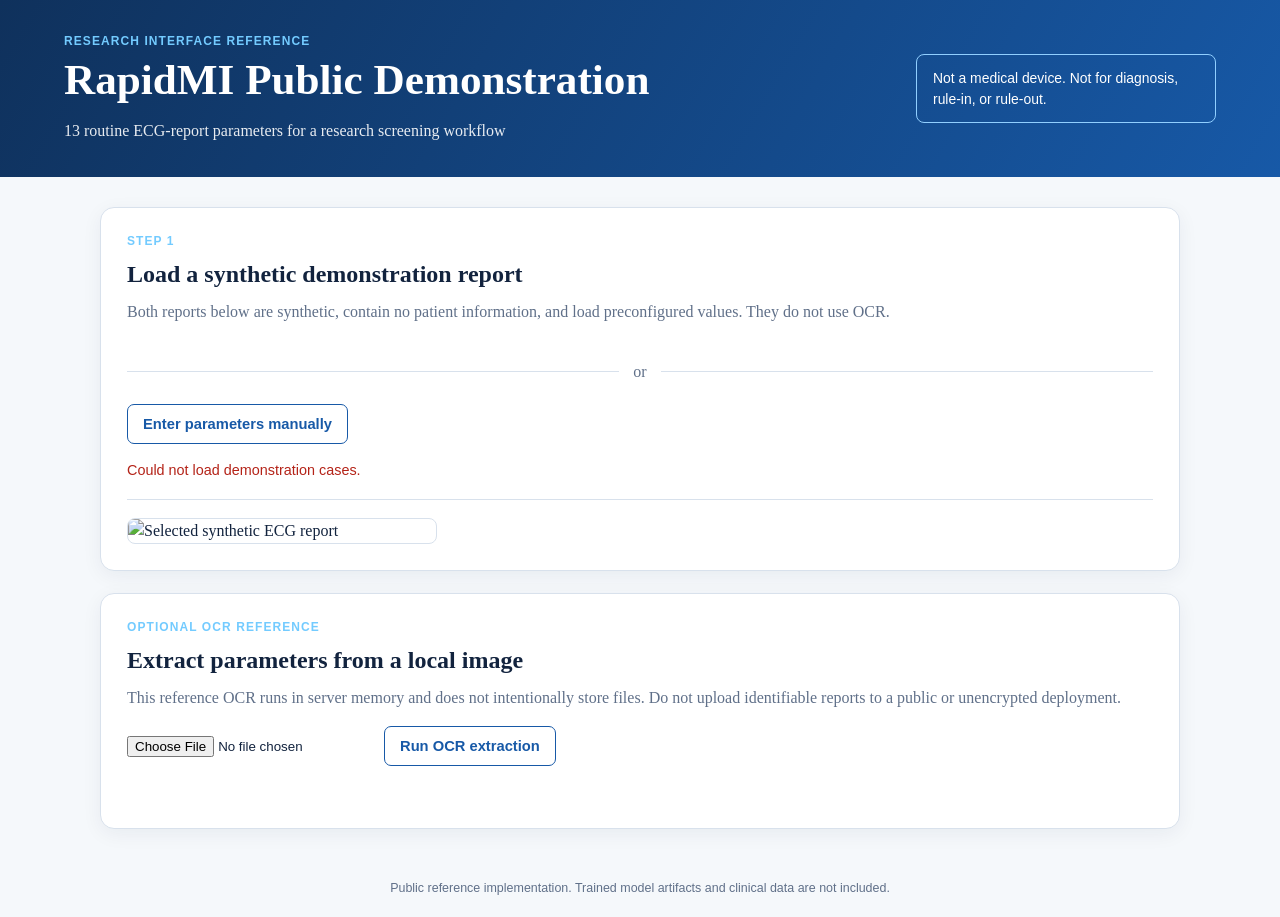
==== templates/index.html @ cfe9079b "Initial public RapidMI research demonstration" ====
<!doctype html>
<html lang="en">
<head>
  <meta charset="utf-8">
  <meta name="viewport" content="width=device-width, initial-scale=1">
  <title>RapidMI Public Research Demo</title>
  <link rel="stylesheet" href="/static/style.css">
</head>
<body>
  <header class="site-header">
    <div>
      <p class="eyebrow">RESEARCH INTERFACE REFERENCE</p>
      <h1>RapidMI Public Demonstration</h1>
      <p class="subtitle">13 routine ECG-report parameters for a research screening workflow</p>
    </div>
    <p class="warning">Not a medical device. Not for diagnosis, rule-in, or rule-out.</p>
  </header>

  <main>
    <section class="panel">
      <p class="step">Step 1</p>
      <h2>Load a synthetic demonstration report</h2>
      <p class="intro">Both reports below are synthetic, contain no patient information, and load preconfigured values. They do not use OCR.</p>
      <div class="case-grid" id="case-grid"></div>
      <div class="or-divider"><span>or</span></div>
      <button class="secondary-button" id="manual-entry">Enter parameters manually</button>
      <p class="status" id="status" aria-live="polite"></p>
      <div class="preview" id="preview" hidden>
        <img id="preview-image" alt="Selected synthetic ECG report">
        <div id="preview-copy"></div>
      </div>
    </section>

    <section class="panel" id="ocr-panel">
      <p class="step">Optional OCR reference</p>
      <h2>Extract parameters from a local image</h2>
      <p class="intro">This reference OCR runs in server memory and does not intentionally store files. Do not upload identifiable reports to a public or unencrypted deployment.</p>
      <form id="ocr-form">
        <input id="ocr-file" name="image" type="file" accept="image/png,image/jpeg,image/tiff,image/bmp">
        <button class="secondary-button" type="submit">Run OCR extraction</button>
      </form>
      <p class="status" id="ocr-status" aria-live="polite"></p>
    </section>

    <section class="panel" id="parameter-panel" hidden>
      <p class="step">Step 2</p>
      <h2>Verify and edit parameters</h2>
      <p class="intro">OCR values and manual values require source-report review before any research interpretation.</p>
      <form id="parameter-form" class="parameter-grid"></form>
      <div class="actions">
        <button class="primary-button" id="predict-button" type="button">Run research screening workflow</button>
        <button class="secondary-button" id="clear-button" type="button">Clear values</button>
      </div>
    </section>

    <section class="panel result-panel" id="result-panel" hidden>
      <p class="step">Step 3</p>
      <h2>Research workflow output</h2>
      <div id="result"></div>
    </section>
  </main>

  <footer>Public reference implementation. Trained model artifacts and clinical data are not included.</footer>
  <script src="/static/app.js"></script>
</body>
</html>
---- static/style.css ----
:root {
  --ink: #12233e;
  --muted: #607089;
  --blue: #1759a7;
  --line: #d8e1ec;
  --paper: #f5f8fb;
  --red: #b42318;
  --green: #087443;
}

* { box-sizing: border-box; }
body { margin: 0; color: var(--ink); background: var(--paper); font: 16px/1.5 Georgia, "Times New Roman", serif; }
.site-header { display: flex; justify-content: space-between; gap: 28px; padding: 34px max(5vw, 28px); color: #fff; background: linear-gradient(120deg, #0f315c, #1759a7); }
.eyebrow, .step { margin: 0; color: #73cbff; font: 700 12px/1.2 Arial, sans-serif; letter-spacing: .09em; text-transform: uppercase; }
h1, h2, h3, p { margin-top: 0; }
h1 { margin-bottom: 6px; font-size: clamp(1.8rem, 4vw, 2.7rem); }
.subtitle { margin-bottom: 0; opacity: .9; }
.warning { max-width: 300px; margin: 0; padding: 13px 16px; align-self: center; border: 1px solid #91cfff; border-radius: 8px; font-family: Arial, sans-serif; font-size: .87rem; }
main { width: min(1080px, calc(100% - 36px)); margin: 30px auto; }
.panel { margin-bottom: 22px; padding: 26px; background: #fff; border: 1px solid var(--line); border-radius: 14px; box-shadow: 0 5px 20px rgba(18, 35, 62, .06); }
.panel h2 { margin: 7px 0 8px; font-size: 1.5rem; }
.intro { color: var(--muted); }
.case-grid { display: grid; grid-template-columns: repeat(2, minmax(0, 1fr)); gap: 18px; }
.case-card { display: grid; grid-template-columns: 145px 1fr; gap: 12px; padding: 12px; text-align: left; color: var(--ink); background: #fff; border: 1px solid var(--line); border-radius: 10px; cursor: pointer; }
.case-card:hover, .case-card:focus-visible { border-color: var(--blue); box-shadow: 0 4px 14px rgba(23, 89, 167, .16); }
.case-card img { grid-row: span 2; width: 145px; height: 105px; object-fit: cover; object-position: center; border: 1px solid var(--line); border-radius: 6px; }
.case-card strong { align-self: end; font-family: Arial, sans-serif; }
.case-card small, .field small { color: var(--muted); font-family: Arial, sans-serif; }
.or-divider { display: grid; grid-template-columns: 1fr auto 1fr; align-items: center; gap: 14px; margin: 20px 0; color: var(--muted); }
.or-divider::before, .or-divider::after { height: 1px; background: var(--line); content: ""; }
button { font: 600 .92rem Arial, sans-serif; }
.primary-button, .secondary-button { padding: 11px 15px; border-radius: 7px; cursor: pointer; }
.primary-button { color: #fff; background: var(--blue); border: 1px solid var(--blue); }
.secondary-button { color: var(--blue); background: #fff; border: 1px solid var(--blue); }
.preview { display: flex; gap: 18px; align-items: flex-start; margin-top: 18px; padding-top: 18px; border-top: 1px solid var(--line); }
.preview img { width: min(310px, 45vw); border: 1px solid var(--line); border-radius: 8px; }
.preview-copy { color: var(--muted); }
.parameter-grid { display: grid; grid-template-columns: repeat(2, minmax(0, 1fr)); gap: 13px 18px; }
.field { display: grid; grid-template-columns: 1fr 150px; gap: 7px 12px; align-items: center; font-family: Arial, sans-serif; }
.field em { color: var(--muted); font-size: .8rem; font-style: normal; }
.field input, .field select { width: 100%; padding: 8px; border: 1px solid #b7c5d5; border-radius: 5px; }
.field small { grid-column: 2; font-size: .72rem; }
.actions { display: flex; gap: 10px; margin-top: 24px; }
.status { min-height: 1.4em; margin: 16px 0 0; font-family: Arial, sans-serif; font-size: .9rem; }
.status.success { color: var(--green); }
.status.error, .result-error { color: var(--red); }
.status.loading { color: var(--blue); }
.result-panel { text-align: center; }
.score { display: inline-block; margin: 8px 0 10px; padding: 20px 26px; border: 3px solid currentColor; border-radius: 50%; font: 700 2rem/1 Arial, sans-serif; }
.score.positive { color: var(--red); }
.score.negative { color: var(--green); }
.notice { color: var(--muted); font-size: .9rem; }
footer { padding: 22px; text-align: center; color: var(--muted); font: .78rem Arial, sans-serif; }
@media (max-width: 700px) {
  .site-header, .preview { flex-direction: column; }
  .case-grid, .parameter-grid { grid-template-columns: 1fr; }
  .field { grid-template-columns: 1fr; }
  .field small { grid-column: auto; }
}
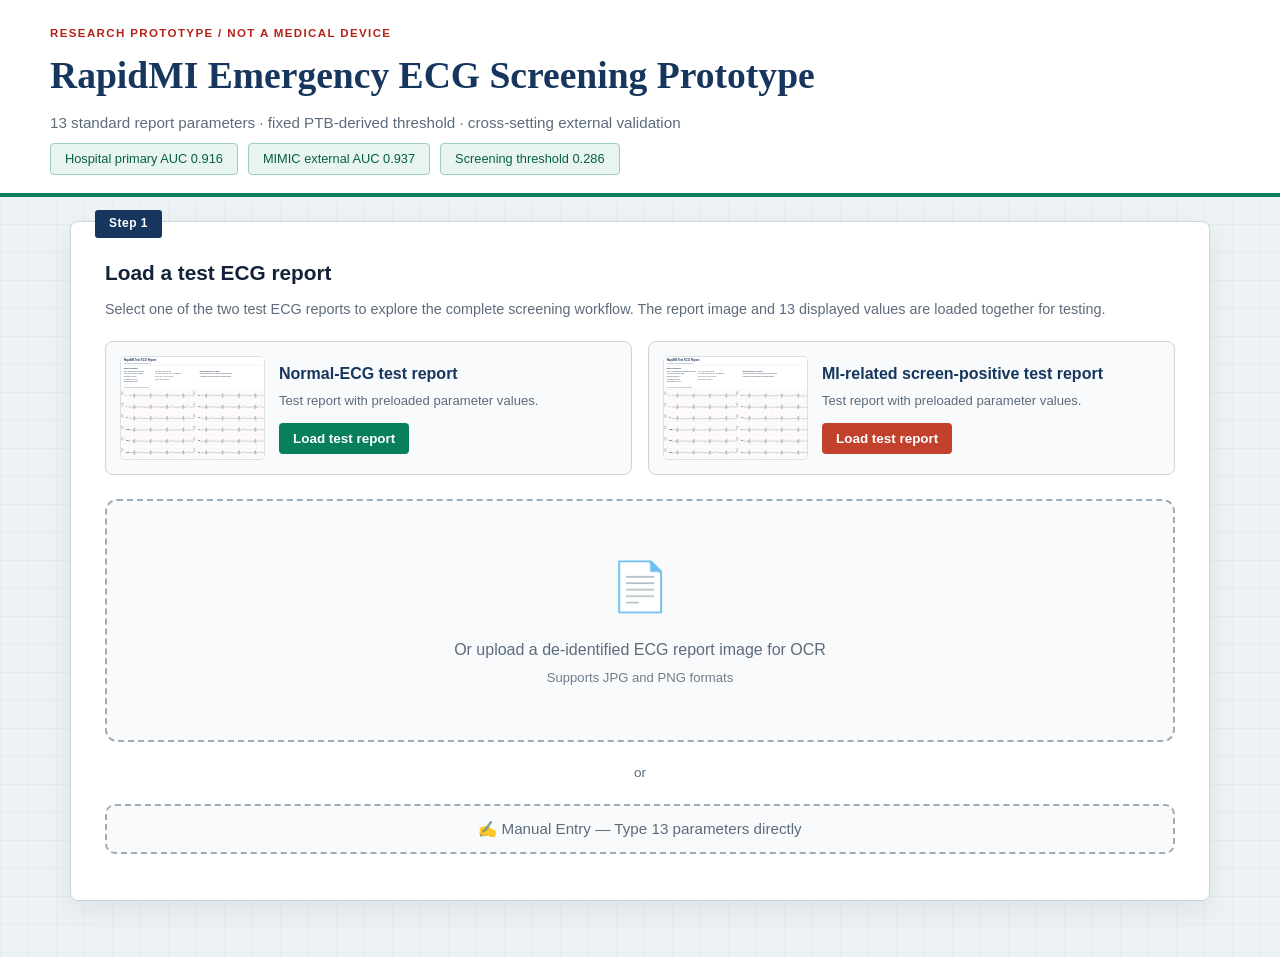
==== commit aa76eea9: "Align public interface with RapidMI test workflow" ====
--- a/templates/index.html
+++ b/templates/index.html
@@ -1,66 +1,241 @@
-<!doctype html>
+<!DOCTYPE html>
 <html lang="en">
 <head>
-  <meta charset="utf-8">
-  <meta name="viewport" content="width=device-width, initial-scale=1">
-  <title>RapidMI Public Research Demo</title>
-  <link rel="stylesheet" href="/static/style.css">
+<meta charset="UTF-8">
+<meta name="viewport" content="width=device-width, initial-scale=1.0">
+<title>RapidMI Emergency ECG Screening Prototype</title>
+<link rel="stylesheet" href="/static/style.css">
 </head>
 <body>
-  <header class="site-header">
-    <div>
-      <p class="eyebrow">RESEARCH INTERFACE REFERENCE</p>
-      <h1>RapidMI Public Demonstration</h1>
-      <p class="subtitle">13 routine ECG-report parameters for a research screening workflow</p>
-    </div>
-    <p class="warning">Not a medical device. Not for diagnosis, rule-in, or rule-out.</p>
-  </header>
-
-  <main>
-    <section class="panel">
-      <p class="step">Step 1</p>
-      <h2>Load a synthetic demonstration report</h2>
-      <p class="intro">Both reports below are synthetic, contain no patient information, and load preconfigured values. They do not use OCR.</p>
-      <div class="case-grid" id="case-grid"></div>
-      <div class="or-divider"><span>or</span></div>
-      <button class="secondary-button" id="manual-entry">Enter parameters manually</button>
-      <p class="status" id="status" aria-live="polite"></p>
-      <div class="preview" id="preview" hidden>
-        <img id="preview-image" alt="Selected synthetic ECG report">
-        <div id="preview-copy"></div>
-      </div>
-    </section>
-
-    <section class="panel" id="ocr-panel">
-      <p class="step">Optional OCR reference</p>
-      <h2>Extract parameters from a local image</h2>
-      <p class="intro">This reference OCR runs in server memory and does not intentionally store files. Do not upload identifiable reports to a public or unencrypted deployment.</p>
-      <form id="ocr-form">
-        <input id="ocr-file" name="image" type="file" accept="image/png,image/jpeg,image/tiff,image/bmp">
-        <button class="secondary-button" type="submit">Run OCR extraction</button>
-      </form>
-      <p class="status" id="ocr-status" aria-live="polite"></p>
-    </section>
-
-    <section class="panel" id="parameter-panel" hidden>
-      <p class="step">Step 2</p>
-      <h2>Verify and edit parameters</h2>
-      <p class="intro">OCR values and manual values require source-report review before any research interpretation.</p>
-      <form id="parameter-form" class="parameter-grid"></form>
-      <div class="actions">
-        <button class="primary-button" id="predict-button" type="button">Run research screening workflow</button>
-        <button class="secondary-button" id="clear-button" type="button">Clear values</button>
-      </div>
-    </section>
-
-    <section class="panel result-panel" id="result-panel" hidden>
-      <p class="step">Step 3</p>
-      <h2>Research workflow output</h2>
-      <div id="result"></div>
-    </section>
-  </main>
-
-  <footer>Public reference implementation. Trained model artifacts and clinical data are not included.</footer>
-  <script src="/static/app.js"></script>
+
+<!-- Header -->
+<header>
+  <div class="header-content">
+    <p class="eyebrow">RESEARCH PROTOTYPE / NOT A MEDICAL DEVICE</p>
+    <h1 data-i18n="title">RapidMI Emergency ECG Screening Prototype</h1>
+    <p class="subtitle" data-i18n="subtitle">13 standard report parameters · fixed PTB-derived threshold · cross-setting external validation</p>
+  </div>
+  <div class="header-right">
+    <div class="badges">
+      <span class="badge" data-i18n="badge_hospital">Hospital primary AUC 0.916</span>
+      <span class="badge" data-i18n="badge_mimic">MIMIC external AUC 0.937</span>
+      <span class="badge" data-i18n="badge_ensemble">Screening threshold 0.286</span>
+    </div>
+  </div>
+</header>
+
+<main>
+
+<!-- Step 1: Demonstration, OCR upload, or manual entry -->
+<section class="card" id="upload-section">
+  <div class="step-badge" data-i18n="step1">Step 1</div>
+  <h2>Load a test ECG report</h2>
+  <p>Select one of the two test ECG reports to explore the complete screening workflow. The report image and 13 displayed values are loaded together for testing.</p>
+
+  <div class="demo-case-grid">
+    <article class="demo-case demo-case-normal">
+      <img src="/static/demo/rapidmi_test_normal.svg" alt="Normal-ECG test report">
+      <div>
+        <h3>Normal-ECG test report</h3>
+        <p>Test report with preloaded parameter values.</p>
+        <button type="button" class="btn-demo btn-demo-normal" id="btn-load-normal">Load test report</button>
+      </div>
+    </article>
+    <article class="demo-case demo-case-positive">
+      <img src="/static/demo/rapidmi_test_mi_related.svg" alt="MI-related screen-positive test report">
+      <div>
+        <h3>MI-related screen-positive test report</h3>
+        <p>Test report with preloaded parameter values.</p>
+        <button type="button" class="btn-demo btn-demo-positive" id="btn-load-mi">Load test report</button>
+      </div>
+    </article>
+  </div>
+
+  <div class="upload-area" id="upload-area">
+    <div class="upload-icon">📄</div>
+    <p>Or upload a de-identified ECG report image for OCR</p>
+    <p class="hint">Supports JPG and PNG formats</p>
+    <input type="file" id="file-input" accept="image/*" hidden>
+  </div>
+
+  <div class="entry-divider">
+    <span data-i18n="upload_or">or</span>
+  </div>
+
+  <button class="btn-manual-entry" id="btn-manual-entry" data-i18n="manual_btn">
+    ✍️ Manual Entry — Type 13 parameters directly
+  </button>
+
+  <div id="upload-status"></div>
+  <div class="preview-row" id="preview-row" style="display:none;">
+    <img id="image-preview" src="" alt="ECG Report Preview">
+    <div id="ocr-result-mini"></div>
+  </div>
+</section>
+
+<!-- Step 2: Parameters -->
+<section class="card" id="params-section" style="display:none;">
+  <div class="step-badge" data-i18n="step2">Step 2</div>
+  <h2 data-i18n="params_title">Verify & Edit Parameters</h2>
+  <p>
+    <span>Review the loaded test-report values, or enter or edit the 13 parameters manually before screening.</span>
+    <span class="legend-normal" data-i18n="legend_normal">● Normal</span>
+    <span class="legend-abnormal" data-i18n="legend_abnormal">● Abnormal</span>
+    <span class="legend-manual" data-i18n="legend_manual">● Manual</span>
+    <span class="warn" data-i18n="warn_abnormal">⚠ Abnormal values may affect prediction. Please verify carefully.</span>
+  </p>
+
+  <div class="params-grid">
+    <!-- Basic -->
+    <div class="param-group">
+      <h3 data-i18n="group_basic">Basic Information</h3>
+      <div class="param-row">
+        <label><span data-i18n="label_age">Age</span> <span class="unit" data-i18n="unit_years">years</span></label>
+        <input type="number" id="param-age" step="1" min="0" max="120" placeholder="—" data-feature="age">
+        <span class="range-hint" data-i18n="range_age">Normal: 18–120</span>
+        <span class="abnormal-badge" id="badge-age"></span>
+      </div>
+      <div class="param-row">
+        <label data-i18n="label_sex">Sex</label>
+        <select id="param-sex" data-feature="sex">
+          <option value="" data-i18n="sex_select">—</option>
+          <option value="1" data-i18n="sex_male">Male</option>
+          <option value="0" data-i18n="sex_female">Female</option>
+        </select>
+        <span class="abnormal-badge" id="badge-sex"></span>
+      </div>
+    </div>
+
+    <!-- Rate & Intervals -->
+    <div class="param-group">
+      <h3 data-i18n="group_rate">Heart Rate & Intervals</h3>
+      <div class="param-row">
+        <label><span data-i18n="label_hr">Heart Rate</span> <span class="unit" data-i18n="unit_bpm">bpm</span></label>
+        <input type="number" id="param-hr" step="1" min="30" max="250" placeholder="—" data-feature="hr">
+        <span class="range-hint" data-i18n="range_hr">Normal: 60–100</span>
+        <span class="abnormal-badge" id="badge-hr"></span>
+      </div>
+      <div class="param-row">
+        <label><span data-i18n="label_pr">PR Interval</span> <span class="unit" data-i18n="unit_ms">ms</span></label>
+        <input type="number" id="param-pr_interval" step="1" min="80" max="400" placeholder="—" data-feature="pr_interval">
+        <span class="range-hint" data-i18n="range_pr">Normal: 120–200</span>
+        <span class="abnormal-badge" id="badge-pr_interval"></span>
+      </div>
+      <div class="param-row">
+        <label><span data-i18n="label_qrs">QRS Duration</span> <span class="unit" data-i18n="unit_ms">ms</span></label>
+        <input type="number" id="param-qrs_duration" step="1" min="40" max="200" placeholder="—" data-feature="qrs_duration">
+        <span class="range-hint" data-i18n="range_qrs">Normal: 60–110</span>
+        <span class="abnormal-badge" id="badge-qrs_duration"></span>
+      </div>
+      <div class="param-row">
+        <label><span data-i18n="label_qt">QT Interval</span> <span class="unit" data-i18n="unit_ms">ms</span></label>
+        <input type="number" id="param-qt_interval" step="1" min="200" max="600" placeholder="—" data-feature="qt_interval">
+        <span class="range-hint" data-i18n="range_qt">Normal: 350–440</span>
+        <span class="abnormal-badge" id="badge-qt_interval"></span>
+      </div>
+      <div class="param-row">
+        <label><span data-i18n="label_qtc">QTc</span> <span class="unit" data-i18n="unit_ms">ms</span></label>
+        <input type="number" id="param-qtc" step="1" min="200" max="600" placeholder="—" data-feature="qtc">
+        <span class="range-hint" data-i18n="range_qtc">Normal: 350–440</span>
+        <span class="abnormal-badge" id="badge-qtc"></span>
+      </div>
+    </div>
+
+    <!-- Axis -->
+    <div class="param-group">
+      <h3 data-i18n="group_axis">Cardiac Axis (°)</h3>
+      <div class="param-row">
+        <label data-i18n="label_p_axis">P Axis</label>
+        <input type="number" id="param-p_axis" step="1" min="-180" max="180" placeholder="—" data-feature="p_axis">
+        <span class="range-hint" data-i18n="range_p_axis">Normal: 0–75</span>
+        <span class="abnormal-badge" id="badge-p_axis"></span>
+      </div>
+      <div class="param-row">
+        <label data-i18n="label_qrs_axis">QRS Axis</label>
+        <input type="number" id="param-qrs_axis" step="1" min="-180" max="180" placeholder="—" data-feature="qrs_axis">
+        <span class="range-hint" data-i18n="range_qrs_axis">Normal: −30–90</span>
+        <span class="abnormal-badge" id="badge-qrs_axis"></span>
+      </div>
+      <div class="param-row">
+        <label data-i18n="label_t_axis">T Axis ⭐</label>
+        <input type="number" id="param-t_axis" step="1" min="-180" max="180" placeholder="—" data-feature="t_axis">
+        <span class="range-hint" data-i18n="range_t_axis">Normal: 0–90</span>
+        <span class="abnormal-badge" id="badge-t_axis"></span>
+      </div>
+    </div>
+
+    <!-- Voltage -->
+    <div class="param-group">
+      <h3 data-i18n="group_voltage">Voltage (mV)</h3>
+      <div class="param-row">
+        <label data-i18n="label_rv5">RV5</label>
+        <input type="number" id="param-rv5" step="0.001" min="0.01" max="10" placeholder="—" data-feature="rv5">
+        <span class="range-hint" data-i18n="range_rv5">Normal: <2.5</span>
+        <span class="abnormal-badge" id="badge-rv5"></span>
+      </div>
+      <div class="param-row">
+        <label data-i18n="label_sv1">SV1</label>
+        <input type="number" id="param-sv1" step="0.001" min="0.01" max="10" placeholder="—" data-feature="sv1">
+        <span class="range-hint" data-i18n="range_sv1">Normal: <1.5</span>
+        <span class="abnormal-badge" id="badge-sv1"></span>
+      </div>
+      <div class="param-row">
+        <label><span data-i18n="label_cornell">RV5+SV1</span> <span class="unit" data-i18n="unit_cornell">Sokolow-Lyon sum</span></label>
+        <input type="number" id="param-rv5_sv1_amp" step="0.001" min="0.02" max="20" placeholder="—" data-feature="rv5_sv1_amp">
+        <span class="range-hint" data-i18n="range_cornell">Normal: <3.5</span>
+        <span class="abnormal-badge" id="badge-rv5_sv1_amp"></span>
+      </div>
+    </div>
+  </div>
+
+  <!-- Abnormal summary -->
+  <div class="abnormal-summary" id="abnormal-summary" style="display:none;">
+    <h4 data-i18n="abnormal_title">⚠ Abnormal Parameter Summary</h4>
+    <div id="abnormal-summary-list"></div>
+  </div>
+
+  <!-- Predict -->
+  <div class="predict-area">
+    <button class="btn-primary" id="btn-predict" disabled>
+      <span class="btn-text" data-i18n="btn_predict">Run emergency screening score</span>
+      <span class="btn-loading" style="display:none;">
+        <span class="spinner"></span> <span data-i18n="btn_predict_loading">AI Model Analyzing...</span>
+      </span>
+    </button>
+    <p class="hint" id="param-count" data-i18n="param_count">0 / 13 parameters filled</p>
+  </div>
+</section>
+
+<!-- Loading overlay -->
+<div class="loading-overlay" id="loading-overlay" style="display:none;">
+  <div class="loading-card">
+    <div class="loading-spinner-lg"></div>
+    <h3 data-i18n="loading_title">Analyzing ECG Parameters...</h3>
+    <p class="loading-detail" data-i18n="loading_detail">MLP Neural Network Inference</p>
+    <div class="loading-progress-bar">
+      <div class="loading-progress-fill" id="loading-progress-fill"></div>
+    </div>
+    <div class="loading-steps">
+      <div class="loading-step" id="load-step1"><span class="step-icon">○</span> <span data-i18n="loading_step1_text">Parameter Validation</span></div>
+      <div class="loading-step" id="load-step2"><span class="step-icon">○</span> <span data-i18n="loading_step2_text">Feature Scaling & Model Inference</span></div>
+      <div class="loading-step" id="load-step3"><span class="step-icon">○</span> <span data-i18n="loading_step3_text">Generating Risk Report</span></div>
+    </div>
+  </div>
+</div>
+
+<!-- Step 3: Result -->
+<section class="card" id="result-section" style="display:none;">
+  <div class="step-badge" data-i18n="step3">Step 3</div>
+  <h2 data-i18n="result_title">Prediction Result</h2>
+  <div id="result-content"></div>
+  <div class="result-actions">
+    <button class="btn-secondary" id="btn-reset" data-i18n="btn_reset">🔄 New Prediction</button>
+  </div>
+</section>
+
+</main>
+
+<script src="/static/i18n.js"></script>
+<script src="/static/script.js"></script>
 </body>
 </html>
--- a/static/style.css
+++ b/static/style.css
@@ -1,59 +1,665 @@
+/* === Reset & Base === */
+*, *::before, *::after { box-sizing: border-box; margin: 0; padding: 0; }
+body {
+  font-family: -apple-system, BlinkMacSystemFont, 'Segoe UI', Roboto, 'Helvetica Neue', Arial, sans-serif;
+  background: linear-gradient(135deg, #0f0f1a 0%, #1a1a3e 50%, #0d1b2a 100%);
+  color: #e0e0e0;
+  min-height: 100vh;
+  line-height: 1.6;
+}
+
+/* === Header === */
+header {
+  background: rgba(255,255,255,0.03);
+  border-bottom: 1px solid rgba(255,255,255,0.08);
+  padding: 28px 40px 20px;
+  text-align: center;
+  position: relative;
+}
+.header-right {
+  display: flex; align-items: center; justify-content: center; gap: 16px;
+  margin-top: 8px;
+}
+header h1 { font-size: 2rem; font-weight: 700; margin-bottom: 4px; background: linear-gradient(135deg, #64b5f6, #ef5350); -webkit-background-clip: text; -webkit-text-fill-color: transparent; }
+.subtitle { color: #90a4ae; font-size: 0.95rem; }
+.badges { display: flex; gap: 10px; justify-content: center; flex-wrap: wrap; }
+.badge {
+  background: rgba(100, 180, 255, 0.12); color: #64b5f6;
+  padding: 5px 14px; border-radius: 20px; font-size: 0.8rem; font-weight: 500;
+  border: 1px solid rgba(100, 180, 255, 0.2);
+}
+/* Language toggle */
+.btn-lang {
+  background: rgba(255,255,255,0.08); color: #90a4ae;
+  border: 1px solid rgba(255,255,255,0.15); border-radius: 18px;
+  padding: 4px 16px; font-size: 0.78rem; cursor: pointer;
+  transition: all 0.2s;
+  white-space: nowrap;
+}
+.btn-lang:hover { background: rgba(100, 180, 255, 0.15); color: #64b5f6; border-color: rgba(100, 180, 255, 0.3); }
+.highlight { color: #ffa726; font-weight: 600; }
+
+/* === Main layout === */
+main { max-width: 1000px; margin: 0 auto; padding: 32px 20px; }
+
+/* === Cards === */
+.card {
+  background: rgba(255,255,255,0.04);
+  border: 1px solid rgba(255,255,255,0.08);
+  border-radius: 16px; padding: 32px; margin-bottom: 24px;
+  position: relative;
+}
+.card h2 { font-size: 1.3rem; margin-bottom: 8px; }
+.card > p { color: #90a4ae; font-size: 0.9rem; margin-bottom: 20px; }
+
+.step-badge {
+  position: absolute; top: -12px; left: 24px;
+  background: #1565c0; color: #fff; font-size: 0.75rem; font-weight: 700;
+  padding: 4px 14px; border-radius: 12px; letter-spacing: 0.5px;
+}
+
+/* === Legend === */
+.legend-normal { color: #66bb6a; font-weight: 600; margin: 0 4px; }
+.legend-abnormal { color: #ef5350; font-weight: 600; margin: 0 4px; }
+.legend-manual { color: #42a5f5; font-weight: 600; margin: 0 4px; }
+
+/* === Upload === */
+.upload-area {
+  border: 2px dashed rgba(255,255,255,0.2);
+  border-radius: 12px; padding: 48px 24px; text-align: center;
+  cursor: pointer; transition: all 0.2s;
+}
+.upload-area:hover, .upload-area.drag-over {
+  border-color: #64b5f6; background: rgba(100, 180, 255, 0.05);
+}
+.upload-icon { font-size: 3rem; margin-bottom: 12px; }
+.upload-area p { margin: 4px 0; }
+.hint { color: #78909c; font-size: 0.82rem; }
+
+#upload-status { margin-top: 12px; font-size: 0.9rem; }
+#upload-status.success { color: #66bb6a; }
+#upload-status.error { color: #ef5350; }
+#upload-status.loading { color: #ffa726; }
+
+/* === Fixed test-report cases === */
+.demo-case-grid {
+  display: grid;
+  grid-template-columns: repeat(2, minmax(0, 1fr));
+  gap: 16px;
+  margin: 18px 0 24px;
+}
+.demo-case {
+  display: grid;
+  grid-template-columns: 145px 1fr;
+  gap: 14px;
+  align-items: center;
+  padding: 14px;
+  background: #f8fafb;
+  border: 1px solid #cbd5dc;
+  border-radius: 8px;
+}
+.demo-case img {
+  width: 145px;
+  height: 104px;
+  object-fit: cover;
+  object-position: center;
+  border: 1px solid #d9e1e6;
+  border-radius: 5px;
+  background: #fff;
+}
+.demo-case h3 { color: var(--navy); font-size: 1rem; margin-bottom: 4px; }
+.demo-case p { color: var(--muted); font-size: 0.82rem; margin-bottom: 12px; }
+.btn-demo {
+  padding: 8px 14px;
+  border: 0;
+  border-radius: 4px;
+  color: #fff;
+  font-size: 0.84rem;
+  font-weight: 700;
+  cursor: pointer;
+}
+.btn-demo-normal { background: var(--teal); }
+.btn-demo-positive { background: #c2412d; }
+.btn-demo:hover { filter: brightness(0.94); }
+.test-case-status { color: var(--teal); font-size: 0.86rem; line-height: 1.5; }
+
+/* Entry mode divider */
+.entry-divider {
+  display: flex; align-items: center; margin: 20px 0; color: #546e7a; font-size: 0.85rem;
+}
+.entry-divider::before, .entry-divider::after {
+  content: ''; flex: 1; border-bottom: 1px solid rgba(255,255,255,0.08);
+}
+.entry-divider span { padding: 0 16px; }
+
+/* Manual entry button */
+.btn-manual-entry {
+  display: block; width: 100%; padding: 14px 24px;
+  background: rgba(255,255,255,0.04);
+  border: 2px dashed rgba(255,255,255,0.18);
+  border-radius: 10px; color: #b0bec5; font-size: 0.95rem;
+  cursor: pointer; transition: all 0.2s; text-align: center;
+}
+.btn-manual-entry:hover {
+  border-color: #64b5f6; background: rgba(100, 180, 255, 0.06); color: #64b5f6;
+}
+
+.preview-row {
+  display: flex; gap: 20px; margin-top: 20px; align-items: flex-start;
+}
+.preview-row img {
+  max-width: 280px; max-height: 350px; border-radius: 8px; border: 1px solid rgba(255,255,255,0.1);
+}
+#ocr-result-mini {
+  flex: 1; font-size: 0.82rem; color: #b0bec5; max-height: 350px; overflow-y: auto;
+}
+
+/* === Parameter grid === */
+.params-grid { display: grid; grid-template-columns: 1fr 1fr; gap: 20px; margin-bottom: 24px; }
+@media (max-width: 750px) { .params-grid { grid-template-columns: 1fr; } }
+
+.param-group {
+  background: rgba(255,255,255,0.03); border-radius: 10px; padding: 16px;
+  border: 1px solid rgba(255,255,255,0.05);
+}
+.param-group h3 { font-size: 0.85rem; color: #64b5f6; margin-bottom: 12px; text-transform: uppercase; letter-spacing: 1px; }
+
+.param-row { display: flex; align-items: center; margin-bottom: 10px; gap: 6px; flex-wrap: wrap; }
+.param-row label {
+  width: 95px; font-size: 0.85rem; flex-shrink: 0; color: #b0bec5;
+}
+.param-row .unit { font-size: 0.7rem; color: #78909c; display: block; }
+.param-row input, .param-row select {
+  flex: 1; min-width: 80px; padding: 7px 10px; border-radius: 6px;
+  background: rgba(255,255,255,0.06); color: #e0e0e0;
+  border: 2px solid rgba(255,255,255,0.12); font-size: 0.9rem;
+  transition: border-color 0.2s, background 0.2s, box-shadow 0.2s;
+}
+.param-row input:focus, .param-row select:focus {
+  outline: none; border-color: #64b5f6;
+}
+
+/* Range hint */
+.range-hint {
+  font-size: 0.68rem; color: #546e7a; white-space: nowrap; min-width: 80px;
+}
+
+/* === Parameter status classes === */
+.param-row input.ocr-valid { border-color: #66bb6a; background: rgba(102, 187, 106, 0.06); }
+.param-row input.normal-val { border-color: #66bb6a; background: rgba(102, 187, 106, 0.04); }
+.param-row input.ocr-abnormal { border-color: #ef5350; background: rgba(239, 83, 80, 0.08); }
+.param-row input.abnormal-low { border-color: #ff9800; background: rgba(255, 152, 0, 0.08); }
+.param-row input.abnormal-high { border-color: #ef5350; background: rgba(239, 83, 80, 0.1); }
+.param-row input.manual { border-color: #42a5f5; background: rgba(66, 165, 245, 0.04); }
+
+/* === Abnormal badges === */
+.abnormal-badge { display: inline-block; margin-left: 2px; }
+.badge-low {
+  display: inline-block; font-size: 0.68rem; font-weight: 700;
+  color: #ff9800; background: rgba(255, 152, 0, 0.15);
+  padding: 2px 7px; border-radius: 4px; white-space: nowrap;
+}
+.badge-high {
+  display: inline-block; font-size: 0.68rem; font-weight: 700;
+  color: #ef5350; background: rgba(239, 83, 80, 0.15);
+  padding: 2px 7px; border-radius: 4px; white-space: nowrap;
+}
+
+.warn { color: #ffa726; }
+
+/* === Abnormal summary panel === */
+.abnormal-summary {
+  background: rgba(239, 83, 80, 0.06);
+  border: 1px solid rgba(239, 83, 80, 0.2);
+  border-radius: 10px; padding: 16px; margin-bottom: 20px;
+}
+.abnormal-summary h4 { color: #ffa726; font-size: 0.9rem; margin-bottom: 10px; }
+.abnormal-item {
+  font-size: 0.82rem; padding: 5px 0; border-bottom: 1px solid rgba(255,255,255,0.04);
+  display: flex; align-items: center; gap: 6px; flex-wrap: wrap;
+}
+.abnormal-item:last-child { border-bottom: none; }
+.abnormal-msg { color: #90a4ae; font-size: 0.75rem; margin-left: 4px; }
+
+/* === Predict area === */
+.predict-area { text-align: center; margin-top: 8px; }
+
+/* === Buttons === */
+.btn-primary, .btn-secondary {
+  padding: 12px 32px; border: none; border-radius: 8px;
+  font-size: 1rem; font-weight: 600; cursor: pointer; transition: all 0.2s;
+}
+.btn-primary {
+  background: linear-gradient(135deg, #1565c0, #0d47a1);
+  color: #fff; position: relative; min-width: 240px;
+}
+.btn-primary:hover:not(:disabled) { transform: translateY(-1px); box-shadow: 0 4px 16px rgba(21, 101, 192, 0.4); }
+.btn-primary:disabled { opacity: 0.35; cursor: not-allowed; }
+.btn-secondary {
+  background: rgba(255,255,255,0.06); color: #b0bec5;
+  border: 1px solid rgba(255,255,255,0.12); margin-right: 8px;
+}
+.btn-secondary:hover { background: rgba(255,255,255,0.1); }
+
+/* === Loading overlay === */
+.loading-overlay {
+  position: fixed; top: 0; left: 0; right: 0; bottom: 0;
+  background: rgba(10, 10, 26, 0.92);
+  display: flex; align-items: center; justify-content: center;
+  z-index: 1000; transition: opacity 0.3s;
+}
+.loading-overlay.fade-out { opacity: 0; pointer-events: none; }
+.loading-card {
+  background: rgba(255,255,255,0.06);
+  border: 1px solid rgba(255,255,255,0.12);
+  border-radius: 20px; padding: 48px 56px;
+  text-align: center; max-width: 440px; width: 90%;
+}
+.loading-card h3 { font-size: 1.2rem; margin: 20px 0 8px; color: #e0e0e0; }
+.loading-detail { color: #90a4ae; font-size: 0.9rem; margin-bottom: 24px; }
+
+.loading-spinner-lg {
+  width: 56px; height: 56px; margin: 0 auto;
+  border: 4px solid rgba(255,255,255,0.12);
+  border-top-color: #64b5f6; border-right-color: #ef5350;
+  border-radius: 50%;
+  animation: spin-lg 1s linear infinite;
+}
+@keyframes spin-lg { to { transform: rotate(360deg); } }
+
+.loading-steps { text-align: left; }
+.loading-step {
+  padding: 8px 12px; margin: 4px 0; border-radius: 6px;
+  font-size: 0.82rem; color: #546e7a; transition: all 0.3s;
+}
+.loading-step.active {
+  color: #64b5f6; background: rgba(100, 180, 255, 0.08);
+}
+.loading-step.done {
+  color: #66bb6a;
+}
+
+/* === Loading progress bar === */
+.loading-progress-bar {
+  width: 100%; height: 5px; background: rgba(255,255,255,0.06);
+  border-radius: 3px; overflow: hidden; margin-bottom: 20px;
+}
+.loading-progress-fill {
+  height: 100%; width: 0%;
+  background: linear-gradient(90deg, #64b5f6, #42a5f5, #66bb6a);
+  border-radius: 3px;
+  transition: width 0.5s ease;
+}
+.loading-progress-fill.running {
+  animation: progress-pulse 1.2s ease-in-out infinite;
+}
+@keyframes progress-pulse {
+  0%, 100% { opacity: 0.7; }
+  50% { opacity: 1; }
+}
+
+/* Step icon transitions */
+.loading-step .step-icon {
+  display: inline-block; width: 20px; text-align: center;
+  transition: all 0.3s ease;
+}
+.loading-step.active .step-icon {
+  color: #64b5f6; animation: icon-pulse 0.8s ease-in-out infinite;
+}
+.loading-step.done .step-icon {
+  color: #66bb6a;
+}
+@keyframes icon-pulse {
+  0%, 100% { transform: scale(1); }
+  50% { transform: scale(1.2); }
+}
+
+/* === Result === */
+#result-content { margin: 20px 0; }
+.result-gauge {
+  text-align: center; padding: 32px;
+}
+.gauge-circle {
+  width: 160px; height: 160px; border-radius: 50%;
+  display: flex; flex-direction: column; align-items: center; justify-content: center;
+  margin: 0 auto 16px;
+  border: 6px solid;
+  animation: pulse 2s ease-in-out infinite;
+}
+@keyframes pulse {
+  0%, 100% { box-shadow: 0 0 20px rgba(0,0,0,0.3); }
+  50% { box-shadow: 0 0 40px rgba(0,0,0,0.5); }
+}
+@keyframes pulse-danger {
+  0%, 100% { box-shadow: 0 0 20px rgba(239, 83, 80, 0.2); }
+  50% { box-shadow: 0 0 45px rgba(239, 83, 80, 0.5); }
+}
+.gauge-pct { font-size: 2.8rem; font-weight: 800; }
+.gauge-label { font-size: 0.9rem; font-weight: 500; }
+
+.result-detail {
+  display: grid; grid-template-columns: repeat(auto-fit, minmax(140px, 1fr)); gap: 12px;
+  margin-top: 20px;
+}
+.result-item {
+  background: rgba(255,255,255,0.04); padding: 14px; border-radius: 8px;
+  text-align: center; border: 1px solid rgba(255,255,255,0.06);
+}
+.result-item .val { font-size: 1.4rem; font-weight: 700; }
+.result-item .lbl { font-size: 0.75rem; color: #90a4ae; margin-top: 2px; }
+
+.result-actions { margin-top: 24px; }
+
+/* === Abnormal report inside result === */
+.abnormal-report {
+  background: rgba(239, 83, 80, 0.06);
+  border: 1px solid rgba(239, 83, 80, 0.18);
+  border-radius: 10px; padding: 16px; margin-top: 20px; text-align: left;
+}
+.abnormal-report h4 { color: #ffa726; font-size: 0.9rem; margin-bottom: 12px; }
+.abnormal-report-list { display: flex; flex-direction: column; gap: 8px; }
+.abnormal-report-item {
+  padding: 8px 12px; background: rgba(255,255,255,0.02);
+  border-radius: 6px; font-size: 0.82rem; border-left: 3px solid rgba(239, 83, 80, 0.3);
+}
+.abnormal-report-item .abnormal-val {
+  color: #ef5350; font-weight: 600; font-size: 0.95rem;
+}
+.normal-range-ref { color: #546e7a; font-size: 0.72rem; margin-left: 4px; }
+.abnormal-desc { color: #ffa726; font-size: 0.75rem; margin-top: 3px; }
+
+/* Top feature markers */
+.top-feat { display: inline-block; margin: 2px 4px; }
+
+/* === Info row === */
+.info-row { display: grid; grid-template-columns: repeat(auto-fit, minmax(200px, 1fr)); gap: 16px; margin-bottom: 24px; }
+.info-card {
+  background: rgba(255,255,255,0.03); border: 1px solid rgba(255,255,255,0.06);
+  border-radius: 12px; padding: 20px; text-align: center;
+}
+.info-card h3 { font-size: 0.95rem; margin-bottom: 8px; color: #64b5f6; }
+.info-card p { font-size: 0.82rem; color: #90a4ae; line-height: 1.5; }
+
+/* === Footer === */
+footer {
+  text-align: center; padding: 20px; color: #546e7a; font-size: 0.8rem;
+  border-top: 1px solid rgba(255,255,255,0.05);
+  margin-top: 40px;
+}
+
+/* === Spinner === */
+.spinner {
+  width: 24px; height: 24px; border: 3px solid rgba(255,255,255,0.2);
+  border-top-color: #64b5f6; border-radius: 50%;
+  animation: spin 0.8s linear infinite; display: inline-block; vertical-align: middle; margin-right: 8px;
+}
+@keyframes spin { to { transform: rotate(360deg); } }
+
+/* === Risk Decomposition Bars === */
+.risk-decomp {
+  margin-top: 24px; padding: 20px 24px;
+  background: rgba(255,255,255,0.03); border-radius: 14px;
+  border: 1px solid rgba(255,255,255,0.06);
+}
+.risk-decomp h4 { color: #ffa726; font-size: 1.05rem; margin-bottom: 2px; }
+.decomp-subtitle { color: #78909c; font-size: 0.78rem; margin-bottom: 12px; }
+.decomp-legend {
+  display: flex; gap: 18px; margin-bottom: 14px; font-size: 0.72rem;
+}
+.decomp-legend-up { color: #ef5350; }
+.decomp-legend-down { color: #66bb6a; }
+.decomp-legend-neutral { color: #607d8b; }
+.decomp-bars { display: flex; flex-direction: column; gap: 7px; }
+.decomp-row {
+  display: flex; align-items: center; gap: 10px;
+  font-size: 0.82rem;
+}
+.decomp-label {
+  min-width: 160px; color: #b0bec5; white-space: nowrap;
+}
+.decomp-label strong { color: #e0e0e0; }
+.decomp-val { color: #78909c; font-size: 0.75rem; }
+.decomp-bar-track {
+  flex: 1; height: 12px; background: rgba(255,255,255,0.04);
+  border-radius: 6px; overflow: hidden; position: relative;
+}
+.decomp-bar {
+  height: 100%; border-radius: 6px; transition: width 0.5s ease;
+  min-width: 0;
+}
+.bar-up { background: linear-gradient(90deg, #e57373, #ef5350); }
+.bar-down { background: linear-gradient(90deg, #66bb6a, #43a047); }
+.bar-neutral { background: rgba(255,255,255,0.08); }
+.decomp-delta {
+  min-width: 130px; font-size: 0.78rem; font-weight: 500;
+  text-align: right; white-space: nowrap;
+}
+.decomp-note {
+  margin-top: 14px; font-size: 0.74rem; color: #546e7a;
+  line-height: 1.5; padding: 10px 14px;
+  background: rgba(255,255,255,0.02); border-radius: 8px;
+}
+
+/* === Print styles === */
+@media print {
+  body { background: #fff; color: #000; }
+  header, footer, #upload-section, #params-section, .btn-primary, .btn-secondary { display: none; }
+  .card { border: 1px solid #ccc; break-inside: avoid; }
+  .result-gauge { padding: 16px; }
+}
+
+/* === Clinical deployment visual layer (v3) === */
 :root {
-  --ink: #12233e;
-  --muted: #607089;
-  --blue: #1759a7;
-  --line: #d8e1ec;
-  --paper: #f5f8fb;
-  --red: #b42318;
-  --green: #087443;
-}
-
-* { box-sizing: border-box; }
-body { margin: 0; color: var(--ink); background: var(--paper); font: 16px/1.5 Georgia, "Times New Roman", serif; }
-.site-header { display: flex; justify-content: space-between; gap: 28px; padding: 34px max(5vw, 28px); color: #fff; background: linear-gradient(120deg, #0f315c, #1759a7); }
-.eyebrow, .step { margin: 0; color: #73cbff; font: 700 12px/1.2 Arial, sans-serif; letter-spacing: .09em; text-transform: uppercase; }
-h1, h2, h3, p { margin-top: 0; }
-h1 { margin-bottom: 6px; font-size: clamp(1.8rem, 4vw, 2.7rem); }
-.subtitle { margin-bottom: 0; opacity: .9; }
-.warning { max-width: 300px; margin: 0; padding: 13px 16px; align-self: center; border: 1px solid #91cfff; border-radius: 8px; font-family: Arial, sans-serif; font-size: .87rem; }
-main { width: min(1080px, calc(100% - 36px)); margin: 30px auto; }
-.panel { margin-bottom: 22px; padding: 26px; background: #fff; border: 1px solid var(--line); border-radius: 14px; box-shadow: 0 5px 20px rgba(18, 35, 62, .06); }
-.panel h2 { margin: 7px 0 8px; font-size: 1.5rem; }
-.intro { color: var(--muted); }
-.case-grid { display: grid; grid-template-columns: repeat(2, minmax(0, 1fr)); gap: 18px; }
-.case-card { display: grid; grid-template-columns: 145px 1fr; gap: 12px; padding: 12px; text-align: left; color: var(--ink); background: #fff; border: 1px solid var(--line); border-radius: 10px; cursor: pointer; }
-.case-card:hover, .case-card:focus-visible { border-color: var(--blue); box-shadow: 0 4px 14px rgba(23, 89, 167, .16); }
-.case-card img { grid-row: span 2; width: 145px; height: 105px; object-fit: cover; object-position: center; border: 1px solid var(--line); border-radius: 6px; }
-.case-card strong { align-self: end; font-family: Arial, sans-serif; }
-.case-card small, .field small { color: var(--muted); font-family: Arial, sans-serif; }
-.or-divider { display: grid; grid-template-columns: 1fr auto 1fr; align-items: center; gap: 14px; margin: 20px 0; color: var(--muted); }
-.or-divider::before, .or-divider::after { height: 1px; background: var(--line); content: ""; }
-button { font: 600 .92rem Arial, sans-serif; }
-.primary-button, .secondary-button { padding: 11px 15px; border-radius: 7px; cursor: pointer; }
-.primary-button { color: #fff; background: var(--blue); border: 1px solid var(--blue); }
-.secondary-button { color: var(--blue); background: #fff; border: 1px solid var(--blue); }
-.preview { display: flex; gap: 18px; align-items: flex-start; margin-top: 18px; padding-top: 18px; border-top: 1px solid var(--line); }
-.preview img { width: min(310px, 45vw); border: 1px solid var(--line); border-radius: 8px; }
-.preview-copy { color: var(--muted); }
-.parameter-grid { display: grid; grid-template-columns: repeat(2, minmax(0, 1fr)); gap: 13px 18px; }
-.field { display: grid; grid-template-columns: 1fr 150px; gap: 7px 12px; align-items: center; font-family: Arial, sans-serif; }
-.field em { color: var(--muted); font-size: .8rem; font-style: normal; }
-.field input, .field select { width: 100%; padding: 8px; border: 1px solid #b7c5d5; border-radius: 5px; }
-.field small { grid-column: 2; font-size: .72rem; }
-.actions { display: flex; gap: 10px; margin-top: 24px; }
-.status { min-height: 1.4em; margin: 16px 0 0; font-family: Arial, sans-serif; font-size: .9rem; }
-.status.success { color: var(--green); }
-.status.error, .result-error { color: var(--red); }
-.status.loading { color: var(--blue); }
-.result-panel { text-align: center; }
-.score { display: inline-block; margin: 8px 0 10px; padding: 20px 26px; border: 3px solid currentColor; border-radius: 50%; font: 700 2rem/1 Arial, sans-serif; }
-.score.positive { color: var(--red); }
-.score.negative { color: var(--green); }
-.notice { color: var(--muted); font-size: .9rem; }
-footer { padding: 22px; text-align: center; color: var(--muted); font: .78rem Arial, sans-serif; }
-@media (max-width: 700px) {
-  .site-header, .preview { flex-direction: column; }
-  .case-grid, .parameter-grid { grid-template-columns: 1fr; }
-  .field { grid-template-columns: 1fr; }
-  .field small { grid-column: auto; }
-}
+  --ink: #132238;
+  --muted: #5d6b7c;
+  --paper: #ffffff;
+  --canvas: #edf2f4;
+  --line: #cbd5dc;
+  --teal: #087f5b;
+  --navy: #17365d;
+  --danger: #b42318;
+  --warning-bg: #fff3e8;
+}
+
+body {
+  font-family: "IBM Plex Sans", "Noto Sans SC", "Microsoft YaHei", sans-serif;
+  background:
+    linear-gradient(90deg, rgba(23, 54, 93, 0.035) 1px, transparent 1px),
+    linear-gradient(rgba(23, 54, 93, 0.035) 1px, transparent 1px),
+    var(--canvas);
+  background-size: 28px 28px;
+  color: var(--ink);
+}
+
+header {
+  background: var(--paper);
+  border-bottom: 4px solid var(--teal);
+  padding: 24px 40px 18px;
+  text-align: left;
+}
+
+.header-content,
+.header-right {
+  width: min(1180px, 100%);
+  margin-left: auto;
+  margin-right: auto;
+}
+
+.header-right { justify-content: space-between; }
+.eyebrow {
+  color: var(--danger);
+  font-size: 0.72rem;
+  font-weight: 800;
+  letter-spacing: 0.12em;
+  margin-bottom: 4px;
+}
+header h1 {
+  color: var(--navy);
+  background: none;
+  -webkit-text-fill-color: initial;
+  font-family: "Roboto Slab", "Noto Serif SC", Georgia, serif;
+  font-size: clamp(1.65rem, 3vw, 2.35rem);
+}
+.subtitle { color: var(--muted); }
+.badge {
+  background: #e7f4ef;
+  color: #075f46;
+  border: 1px solid #9bcdbb;
+  border-radius: 4px;
+}
+.btn-lang {
+  background: var(--paper);
+  color: var(--navy);
+  border-color: var(--line);
+}
+
+main { max-width: 1180px; padding-top: 24px; }
+.safety-banner {
+  display: grid;
+  grid-template-columns: max-content 1fr;
+  gap: 18px;
+  align-items: center;
+  background: #fff1f0;
+  color: #6f1d16;
+  border: 1px solid #efb6b0;
+  border-left: 6px solid var(--danger);
+  border-radius: 6px;
+  padding: 14px 18px;
+  margin-bottom: 24px;
+  font-size: 0.88rem;
+}
+.safety-banner strong { color: var(--danger); }
+
+.card,
+.info-card {
+  background: var(--paper);
+  border: 1px solid var(--line);
+  border-radius: 8px;
+  box-shadow: 0 10px 28px rgba(19, 34, 56, 0.07);
+}
+.card { padding: 34px; }
+.card > p,
+.info-card p { color: var(--muted); }
+.step-badge {
+  background: var(--navy);
+  border-radius: 3px;
+}
+.upload-area,
+.btn-manual-entry {
+  border-color: #9eacb7;
+  color: var(--muted);
+  background: #f8fafb;
+}
+.upload-area:hover,
+.upload-area.drag-over,
+.btn-manual-entry:hover {
+  border-color: var(--teal);
+  background: #edf8f4;
+  color: var(--teal);
+}
+.param-group {
+  background: #f7f9fa;
+  border: 1px solid #d9e1e6;
+  border-radius: 6px;
+}
+.param-group h3 { color: var(--navy); }
+.param-row label { color: #34465a; }
+.param-row input,
+.param-row select {
+  background: var(--paper);
+  color: var(--ink);
+  border: 1px solid #9eacb7;
+  border-radius: 4px;
+}
+.param-row input:focus,
+.param-row select:focus {
+  border-color: var(--teal);
+  box-shadow: 0 0 0 3px rgba(8, 127, 91, 0.14);
+}
+.range-hint,
+.hint { color: #6e7d8b; }
+.btn-primary {
+  background: var(--teal);
+  border-radius: 4px;
+}
+.btn-primary:hover:not(:disabled) {
+  box-shadow: 0 4px 12px rgba(8, 127, 91, 0.25);
+}
+.btn-secondary {
+  background: #eef3f5;
+  color: var(--navy);
+  border-color: var(--line);
+}
+.gauge-circle { animation: none; }
+.screening-status {
+  max-width: 680px;
+  margin: 0 auto 22px;
+  padding: 16px 20px;
+  text-align: left;
+  border-radius: 8px;
+  border-left: 5px solid;
+}
+.screening-status h3 { margin: 3px 0 5px; font-size: 1.28rem; }
+.screening-status p { margin: 0; color: var(--muted); font-size: 0.86rem; line-height: 1.45; }
+.screening-kicker { font-size: 0.72rem; font-weight: 700; letter-spacing: 0.07em; text-transform: uppercase; }
+.screening-positive { background: #fff7ed; border-color: #d97706; color: #9a3412; }
+.screening-negative { background: #ecfdf5; border-color: #047857; color: #065f46; }
+.gauge-label { color: var(--muted) !important; }
+.abnormal-report { background: #fffaf5; border-color: #f2d2ac; }
+.abnormal-report h4 { color: #9a3412; }
+.abnormal-report-item { background: #fff; border-left-color: #d97706; }
+.abnormal-report-item .abnormal-val { color: #9a3412; }
+.abnormal-desc { color: var(--muted); }
+.result-item,
+.risk-decomp {
+  background: #f6f8f9;
+  border: 1px solid #dce3e7;
+}
+.result-item .lbl,
+.decomp-subtitle,
+.decomp-note { color: var(--muted); }
+.clinical-action-note {
+  margin-top: 20px;
+  padding: 16px 18px;
+  text-align: left;
+  background: var(--warning-bg);
+  border: 1px solid #efc69f;
+  border-left: 5px solid #d97706;
+  border-radius: 5px;
+  color: #713f12;
+}
+.clinical-action-note strong { color: #9a3412; }
+.clinical-action-note p { margin-top: 5px; font-size: 0.86rem; }
+.screening-interpretation {
+  margin-top: 20px;
+  padding: 16px 18px;
+  text-align: left;
+  border: 1px solid;
+  border-left-width: 5px;
+  border-radius: 5px;
+}
+.screening-interpretation h4 { margin-bottom: 5px; font-size: 0.94rem; }
+.screening-interpretation p { font-size: 0.86rem; line-height: 1.55; }
+.interpretation-positive { background: #fff7ed; border-color: #d97706; color: #78350f; }
+.interpretation-negative { background: #ecfdf5; border-color: #047857; color: #065f46; }
+.interpretation-note { margin-top: 8px; color: var(--muted); font-size: 0.8rem !important; }
+.loading-overlay { background: rgba(19, 34, 56, 0.82); }
+.loading-card { background: var(--paper); color: var(--ink); }
+.loading-card h3 { color: var(--ink); }
+footer {
+  color: var(--muted);
+  border-top-color: var(--line);
+  background: rgba(255, 255, 255, 0.75);
+}
+
+@media (max-width: 750px) {
+  header { padding: 20px 18px 16px; }
+  .header-right { align-items: flex-start; flex-direction: column; }
+  .safety-banner { grid-template-columns: 1fr; gap: 6px; }
+  .card { padding: 28px 18px 22px; }
+  .preview-row { flex-direction: column; }
+  .preview-row img { max-width: 100%; }
+  .demo-case-grid { grid-template-columns: 1fr; }
+  .demo-case { grid-template-columns: 118px 1fr; }
+  .demo-case img { width: 118px; height: 92px; }
+}
